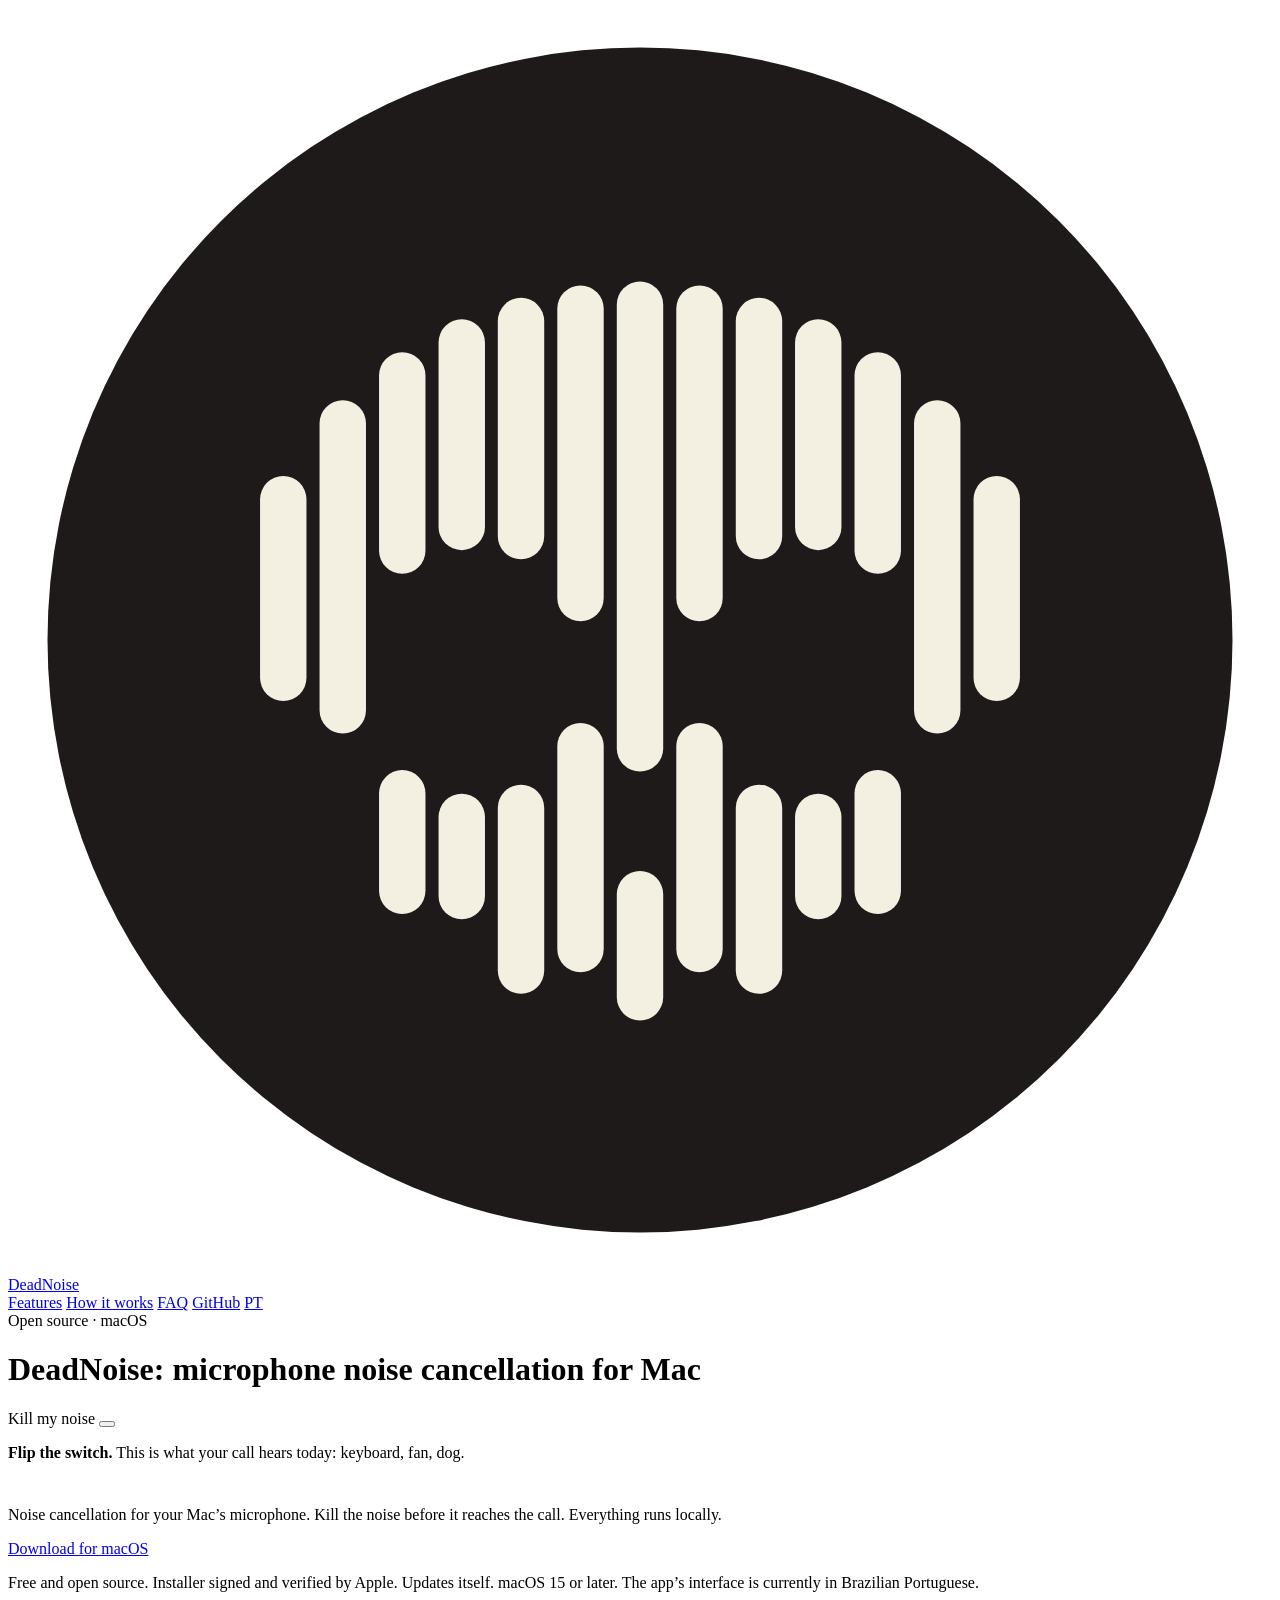
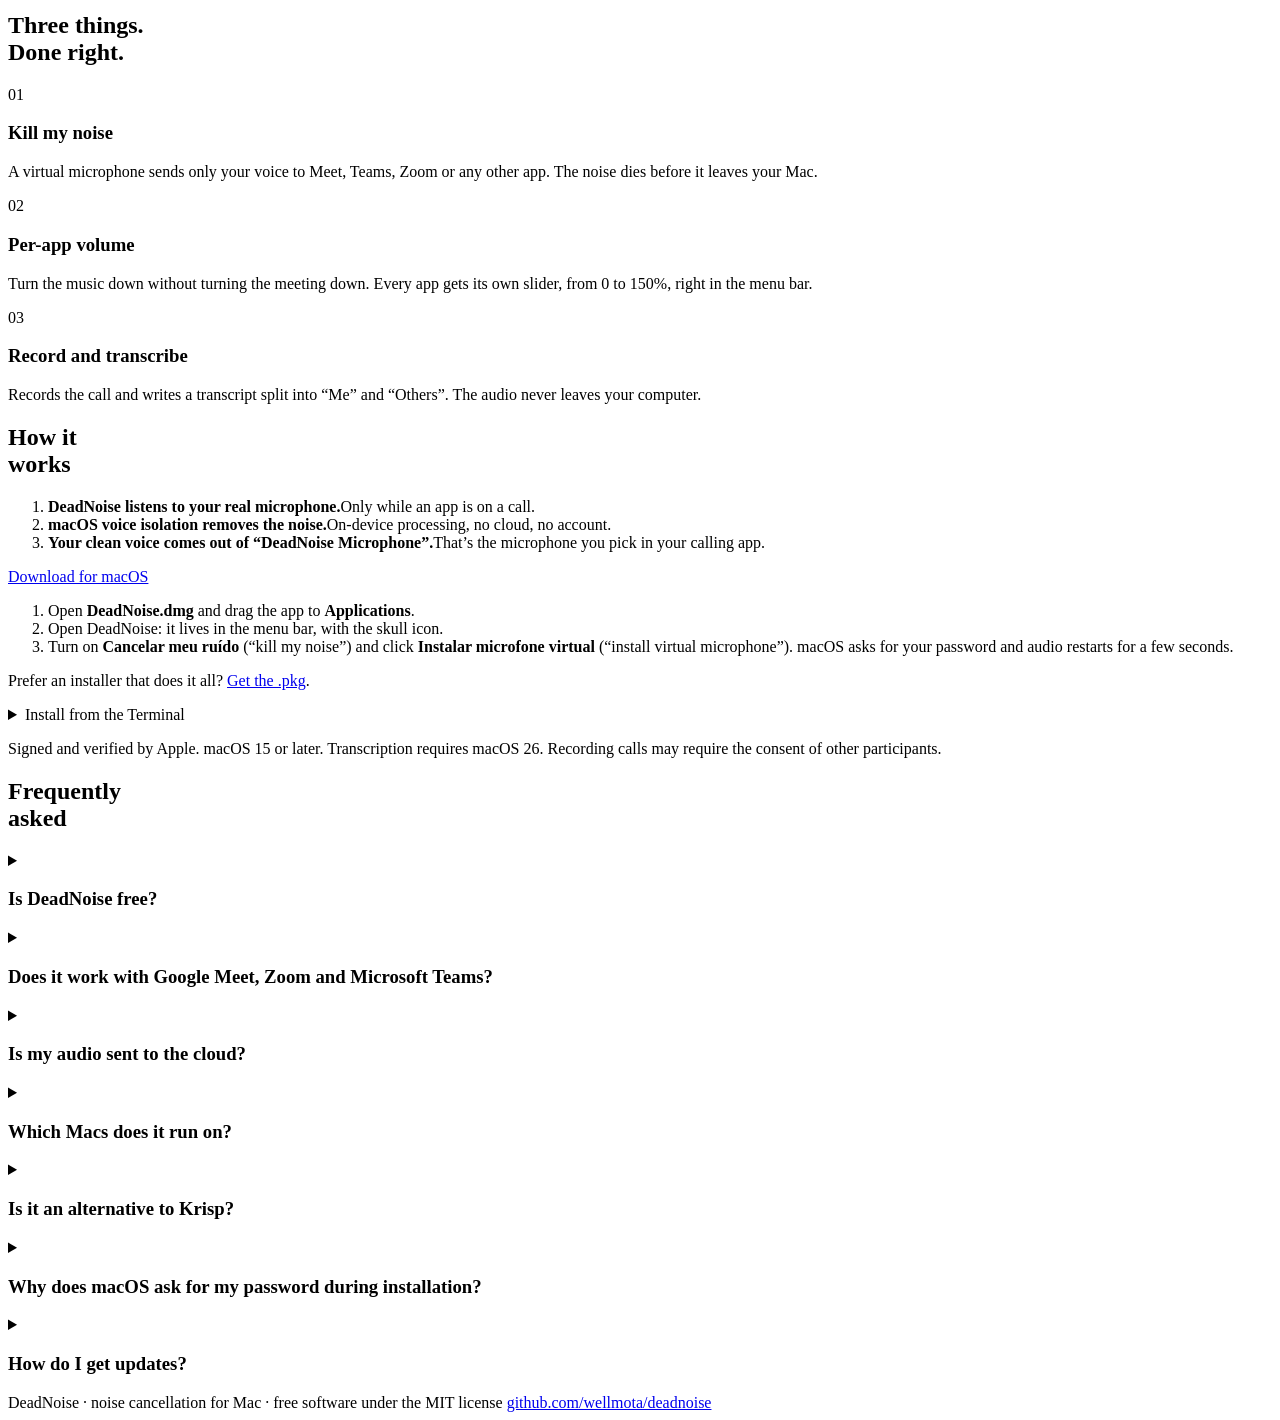
==== site/en/index.html @ a4f07c2f "Site: versão em inglês (/en/) e atualização automática - Página em inglês em /en/, com hreflang nas " ====
<!doctype html>
<html lang="en">
<head>
<meta charset="utf-8">
<meta name="viewport" content="width=device-width, initial-scale=1">
<title>DeadNoise — free microphone noise cancellation for Mac</title>
<meta name="description" content="DeadNoise is a free, open-source noise cancellation app for Mac: it cleans up your microphone on Meet, Zoom and Teams, sets volume per app and transcribes meetings.">
<meta name="robots" content="index, follow, max-image-preview:large, max-snippet:-1">
<meta name="author" content="Wellington Mota">
<link rel="canonical" href="https://deadnoise.vercel.app/en/">
<link rel="alternate" hreflang="pt-BR" href="https://deadnoise.vercel.app/">
<link rel="alternate" hreflang="en" href="https://deadnoise.vercel.app/en/">
<link rel="alternate" hreflang="x-default" href="https://deadnoise.vercel.app/">
<meta property="og:title" content="DeadNoise — free, open-source noise cancellation for Mac">
<meta property="og:site_name" content="DeadNoise">
<meta property="og:locale" content="en_US">
<meta property="og:locale:alternate" content="pt_BR">
<meta property="og:description" content="Kill the noise on your microphone. Open source for macOS.">
<meta property="og:type" content="website">
<meta property="og:url" content="https://deadnoise.vercel.app/en/">
<meta property="og:image" content="https://deadnoise.vercel.app/og.png">
<meta property="og:image:width" content="1200">
<meta property="og:image:height" content="630">
<meta property="og:image:alt" content="DeadNoise: kill the noise on your microphone">
<meta name="twitter:card" content="summary_large_image">
<meta name="twitter:title" content="DeadNoise — free, open-source noise cancellation for Mac">
<meta name="twitter:description" content="Kill the noise on your microphone. Open source for macOS.">
<meta name="twitter:image" content="https://deadnoise.vercel.app/og.png">
<meta name="theme-color" content="#F4F0E1">
<link rel="icon" href="/favicon.svg" type="image/svg+xml">
<link rel="apple-touch-icon" href="/apple-touch-icon.png">
<link rel="alternate" type="text/markdown" href="/llms.txt" title="Summary for AI assistants (llms.txt)">
<link rel="preconnect" href="https://fonts.googleapis.com">
<link rel="preconnect" href="https://fonts.gstatic.com" crossorigin>
<link href="https://fonts.googleapis.com/css2?family=Anton&family=Space+Grotesk:wght@400;500;700&display=swap" rel="stylesheet">
<script type="application/ld+json">[{"@context": "https://schema.org", "@type": "SoftwareApplication", "name": "DeadNoise", "description": "DeadNoise is a free, open-source noise cancellation app for Mac: it cleans up your microphone on Meet, Zoom and Teams, sets volume per app and transcribes meetings.", "url": "https://deadnoise.vercel.app/en/", "image": "https://deadnoise.vercel.app/og.png", "applicationCategory": "MultimediaApplication", "applicationSubCategory": "Noise cancellation", "operatingSystem": "macOS 15 or later", "inLanguage": "en", "isAccessibleForFree": true, "license": "https://opensource.org/licenses/MIT", "downloadUrl": "https://github.com/wellmota/deadnoise/releases/latest/download/DeadNoise.dmg", "sameAs": ["https://github.com/wellmota/deadnoise"], "offers": {"@type": "Offer", "price": "0", "priceCurrency": "USD"}, "featureList": ["Microphone noise cancellation through a virtual microphone", "Independent volume per app (0 to 150%)", "On-device meeting recording and transcription", "Signed automatic updates"], "author": {"@type": "Person", "name": "Wellington Mota", "url": "https://github.com/wellmota"}}, {"@context": "https://schema.org", "@type": "FAQPage", "mainEntity": [{"@type": "Question", "name": "Is DeadNoise free?", "acceptedAnswer": {"@type": "Answer", "text": "Yes. It’s free software under the MIT license: no account, no subscription and no minute limits. The code is on GitHub."}}, {"@type": "Question", "name": "Does it work with Google Meet, Zoom and Microsoft Teams?", "acceptedAnswer": {"@type": "Answer", "text": "Yes. DeadNoise adds a virtual microphone called “DeadNoise Microphone”. Any calling app that lets you pick a microphone can use it: select it in the app’s audio settings."}}, {"@type": "Question", "name": "Is my audio sent to the cloud?", "acceptedAnswer": {"@type": "Answer", "text": "No. Noise cancellation uses macOS’s own voice isolation and runs entirely on your Mac. Meeting recordings and transcripts stay on your computer too. The app has no account and no server."}}, {"@type": "Question", "name": "Which Macs does it run on?", "acceptedAnswer": {"@type": "Answer", "text": "macOS 15 or later. The app is universal (Apple Silicon and Intel). Meeting transcription requires macOS 26. The app’s interface is currently in Brazilian Portuguese."}}, {"@type": "Question", "name": "Is it an alternative to Krisp?", "acceptedAnswer": {"@type": "Answer", "text": "For removing noise from your own microphone, yes: it’s free, open source and runs locally. DeadNoise doesn’t remove noise from other participants and has no cloud features."}}, {"@type": "Question", "name": "Why does macOS ask for my password during installation?", "acceptedAnswer": {"@type": "Answer", "text": "To install the virtual microphone, which is a system audio driver. It is asked for at install time, and again only when an update ships a new virtual microphone. The app and the installers are signed and verified (notarized) by Apple."}}, {"@type": "Question", "name": "How do I get updates?", "acceptedAnswer": {"@type": "Answer", "text": "The app checks for new versions once a day and lets you know in its menu. Under Options (…) you can check right away or let updates install on their own. Every update is signed, and the app rejects any update whose signature doesn’t match."}}]}]</script>
<link rel="stylesheet" href="/styles.css">
</head>
<body>
<div class="wrap">
  <header>
    <a class="brand" href="/en/" aria-label="DeadNoise, home">
      <svg viewBox="0 0 512 512" aria-hidden="true"><circle cx="256" cy="256" r="240" fill="#1E1A19"/>
  <rect x="102.1" y="189.6" width="18.8" height="91.1" rx="9.4" fill="#F4F0E1"/>
  <rect x="126.2" y="158.9" width="18.8" height="135.0" rx="9.4" fill="#F4F0E1"/>
  <rect x="150.3" y="139.4" width="18.8" height="89.8" rx="9.4" fill="#F4F0E1"/>
  <rect x="150.3" y="308.7" width="18.8" height="58.3" rx="9.4" fill="#F4F0E1"/>
  <rect x="174.4" y="126.1" width="18.8" height="93.5" rx="9.4" fill="#F4F0E1"/>
  <rect x="174.4" y="318.3" width="18.8" height="50.8" rx="9.4" fill="#F4F0E1"/>
  <rect x="198.4" y="117.4" width="18.8" height="105.9" rx="9.4" fill="#F4F0E1"/>
  <rect x="198.4" y="314.6" width="18.8" height="84.7" rx="9.4" fill="#F4F0E1"/>
  <rect x="222.5" y="112.4" width="18.8" height="136.0" rx="9.4" fill="#F4F0E1"/>
  <rect x="222.5" y="289.6" width="18.8" height="101.0" rx="9.4" fill="#F4F0E1"/>
  <rect x="246.6" y="110.8" width="18.8" height="198.5" rx="9.4" fill="#F4F0E1"/>
  <rect x="246.6" y="349.6" width="18.8" height="60.5" rx="9.4" fill="#F4F0E1"/>
  <rect x="270.7" y="112.4" width="18.8" height="136.0" rx="9.4" fill="#F4F0E1"/>
  <rect x="270.7" y="289.6" width="18.8" height="101.0" rx="9.4" fill="#F4F0E1"/>
  <rect x="294.8" y="117.4" width="18.8" height="105.9" rx="9.4" fill="#F4F0E1"/>
  <rect x="294.8" y="314.6" width="18.8" height="84.7" rx="9.4" fill="#F4F0E1"/>
  <rect x="318.8" y="126.1" width="18.8" height="93.5" rx="9.4" fill="#F4F0E1"/>
  <rect x="318.8" y="318.3" width="18.8" height="50.8" rx="9.4" fill="#F4F0E1"/>
  <rect x="342.9" y="139.4" width="18.8" height="89.8" rx="9.4" fill="#F4F0E1"/>
  <rect x="342.9" y="308.7" width="18.8" height="58.3" rx="9.4" fill="#F4F0E1"/>
  <rect x="367.0" y="158.9" width="18.8" height="135.0" rx="9.4" fill="#F4F0E1"/>
  <rect x="391.1" y="189.6" width="18.8" height="91.1" rx="9.4" fill="#F4F0E1"/></svg>
      DeadNoise
    </a>
    <nav>
      <a href="#features">Features</a>
      <a href="#how">How it works</a>
      <a href="#faq">FAQ</a>
      <a class="keep" href="https://github.com/wellmota/deadnoise">GitHub</a>
      <a class="keep" href="/" hreflang="pt-BR" lang="pt-BR" title="Ler em português">PT</a>
    </nav>
  </header>
</div>

<main>
  <div class="hero">
    <div class="wedge" aria-hidden="true"></div>
    <div class="wrap hero-grid">
      <div>
        <span class="tag">Open source · macOS</span>
        <h1 class="display"><span class="dead">Dead</span><span class="noise">Noise</span><span class="sr">: microphone noise cancellation for Mac</span></h1>
      </div>
      <div>
        <div class="demo">
          <div class="demo-top">
            <span id="demo-label">Kill my noise</span>
            <button class="switch" id="toggle" role="switch" aria-checked="false" aria-labelledby="demo-label"></button>
          </div>
          <div class="bars" id="bars" aria-hidden="true"></div>
          <p class="state" id="state" aria-live="polite" data-off="<b>Flip the switch.</b> This is what your call hears today: keyboard, fan, dog." data-on="<b>Noise: dead.</b> Only your voice gets through."><b>Flip the switch.</b> This is what your call hears today: keyboard, fan, dog.</p>
        </div>
      </div>
    </div>
    <div class="wrap" style="position:relative;z-index:1;margin-top:44px">
      <p class="lede">Noise cancellation for your Mac’s microphone. Kill the noise before it reaches the call. Everything runs locally.</p>
      <div class="cta">
        <a class="btn" href="https://github.com/wellmota/deadnoise/releases/latest/download/DeadNoise.dmg">Download for macOS</a>
      </div>
      <p class="req">Free and open source. Installer signed and verified by Apple. Updates itself. macOS 15 or later. The app’s interface is currently in Brazilian Portuguese.</p>
    </div>
  </div>

  <section id="features">
    <div class="wrap">
      <h2 class="display">Three things.<br>Done right.</h2>
      <div class="cards">
        <article class="card">
          <div class="n">01</div>
          <h3>Kill my noise</h3>
          <p>A virtual microphone sends only your voice to Meet, Teams, Zoom or any other app. The noise dies before it leaves your Mac.</p>
        </article>
        <article class="card">
          <div class="n">02</div>
          <h3>Per-app volume</h3>
          <p>Turn the music down without turning the meeting down. Every app gets its own slider, from 0 to 150%, right in the menu bar.</p>
        </article>
        <article class="card">
          <div class="n">03</div>
          <h3>Record and transcribe</h3>
          <p>Records the call and writes a transcript split into “Me” and “Others”. The audio never leaves your computer.</p>
        </article>
      </div>
    </div>
  </section>

  <section id="how">
    <div class="wrap how">
      <div>
        <h2 class="display">How it<br>works</h2>
        <ol class="flow">
          <li><div><b>DeadNoise listens to your real microphone.</b>Only while an app is on a call.</div></li>
          <li><div><b>macOS voice isolation removes the noise.</b>On-device processing, no cloud, no account.</div></li>
          <li><div><b>Your clean voice comes out of “DeadNoise Microphone”.</b>That’s the microphone you pick in your calling app.</div></li>
        </ol>
      </div>
      <div id="instalar" class="install">
        <a class="btn big" href="https://github.com/wellmota/deadnoise/releases/latest/download/DeadNoise.dmg">Download for macOS</a>
        <ol class="steps">
          <li>Open <b>DeadNoise.dmg</b> and drag the app to <b>Applications</b>.</li>
          <li>Open DeadNoise: it lives in the menu bar, with the skull icon.</li>
          <li>Turn on <b>Cancelar meu ruído</b> (“kill my noise”) and click <b>Instalar microfone virtual</b> (“install virtual microphone”). macOS asks for your password and audio restarts for a few seconds.</li>
        </ol>
        <p class="note alt">Prefer an installer that does it all? <a href="https://github.com/wellmota/deadnoise/releases/latest/download/DeadNoise.pkg">Get the .pkg</a>.</p>
        <details>
          <summary>Install from the Terminal</summary>
          <pre><span class="c"># build and install from source</span>
git clone https://github.com/wellmota/deadnoise
cd deadnoise
./build.sh install          <span class="c"># the app</span>
./Driver/build.sh install   <span class="c"># the virtual microphone</span></pre>
          <p class="note">Requires the Xcode command line tools. The second command asks for your password.</p>
        </details>
        <p class="note">Signed and verified by Apple. macOS 15 or later. Transcription requires macOS 26. Recording calls may require the consent of other participants.</p>
      </div>
    </div>
  </section>
  <section id="faq">
    <div class="wrap">
      <h2 class="display">Frequently<br>asked</h2>
      <div class="faq">
        <details>
          <summary><h3>Is DeadNoise free?</h3></summary>
          <p>Yes. It’s free software under the MIT license: no account, no subscription and no minute limits. The code is on GitHub.</p>
        </details>
        <details>
          <summary><h3>Does it work with Google Meet, Zoom and Microsoft Teams?</h3></summary>
          <p>Yes. DeadNoise adds a virtual microphone called “DeadNoise Microphone”. Any calling app that lets you pick a microphone can use it: select it in the app’s audio settings.</p>
        </details>
        <details>
          <summary><h3>Is my audio sent to the cloud?</h3></summary>
          <p>No. Noise cancellation uses macOS’s own voice isolation and runs entirely on your Mac. Meeting recordings and transcripts stay on your computer too. The app has no account and no server.</p>
        </details>
        <details>
          <summary><h3>Which Macs does it run on?</h3></summary>
          <p>macOS 15 or later. The app is universal (Apple Silicon and Intel). Meeting transcription requires macOS 26. The app’s interface is currently in Brazilian Portuguese.</p>
        </details>
        <details>
          <summary><h3>Is it an alternative to Krisp?</h3></summary>
          <p>For removing noise from your own microphone, yes: it’s free, open source and runs locally. DeadNoise doesn’t remove noise from other participants and has no cloud features.</p>
        </details>
        <details>
          <summary><h3>Why does macOS ask for my password during installation?</h3></summary>
          <p>To install the virtual microphone, which is a system audio driver. It is asked for at install time, and again only when an update ships a new virtual microphone. The app and the installers are signed and verified (notarized) by Apple.</p>
        </details>
        <details>
          <summary><h3>How do I get updates?</h3></summary>
          <p>The app checks for new versions once a day and lets you know in its menu. Under Options (…) you can check right away or let updates install on their own. Every update is signed, and the app rejects any update whose signature doesn’t match.</p>
        </details>
      </div>
    </div>
  </section>
</main>

<div class="wrap">
  <footer>
    <span>DeadNoise · noise cancellation for Mac · free software under the MIT license</span>
    <span><a href="https://github.com/wellmota/deadnoise">github.com/wellmota/deadnoise</a></span>
  </footer>
</div>

<script src="/demo.js" defer></script>
</body>
</html>
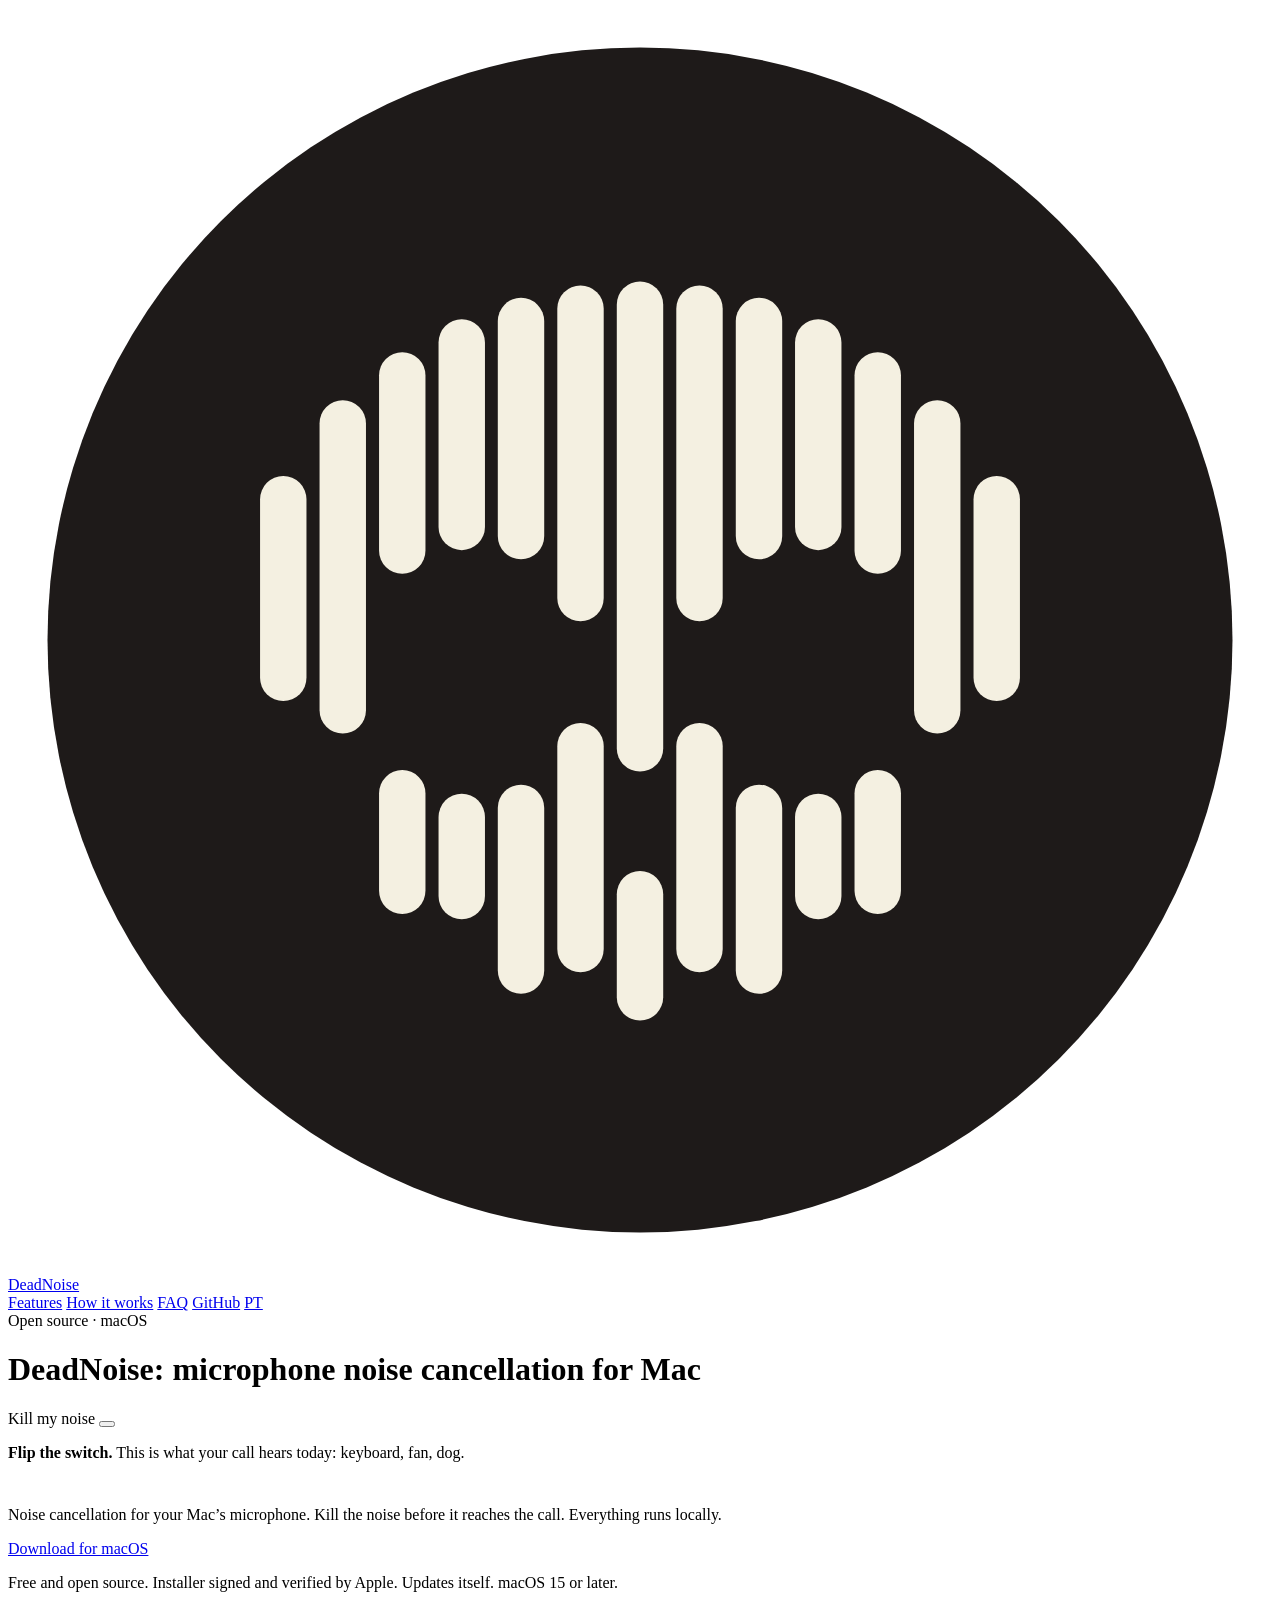
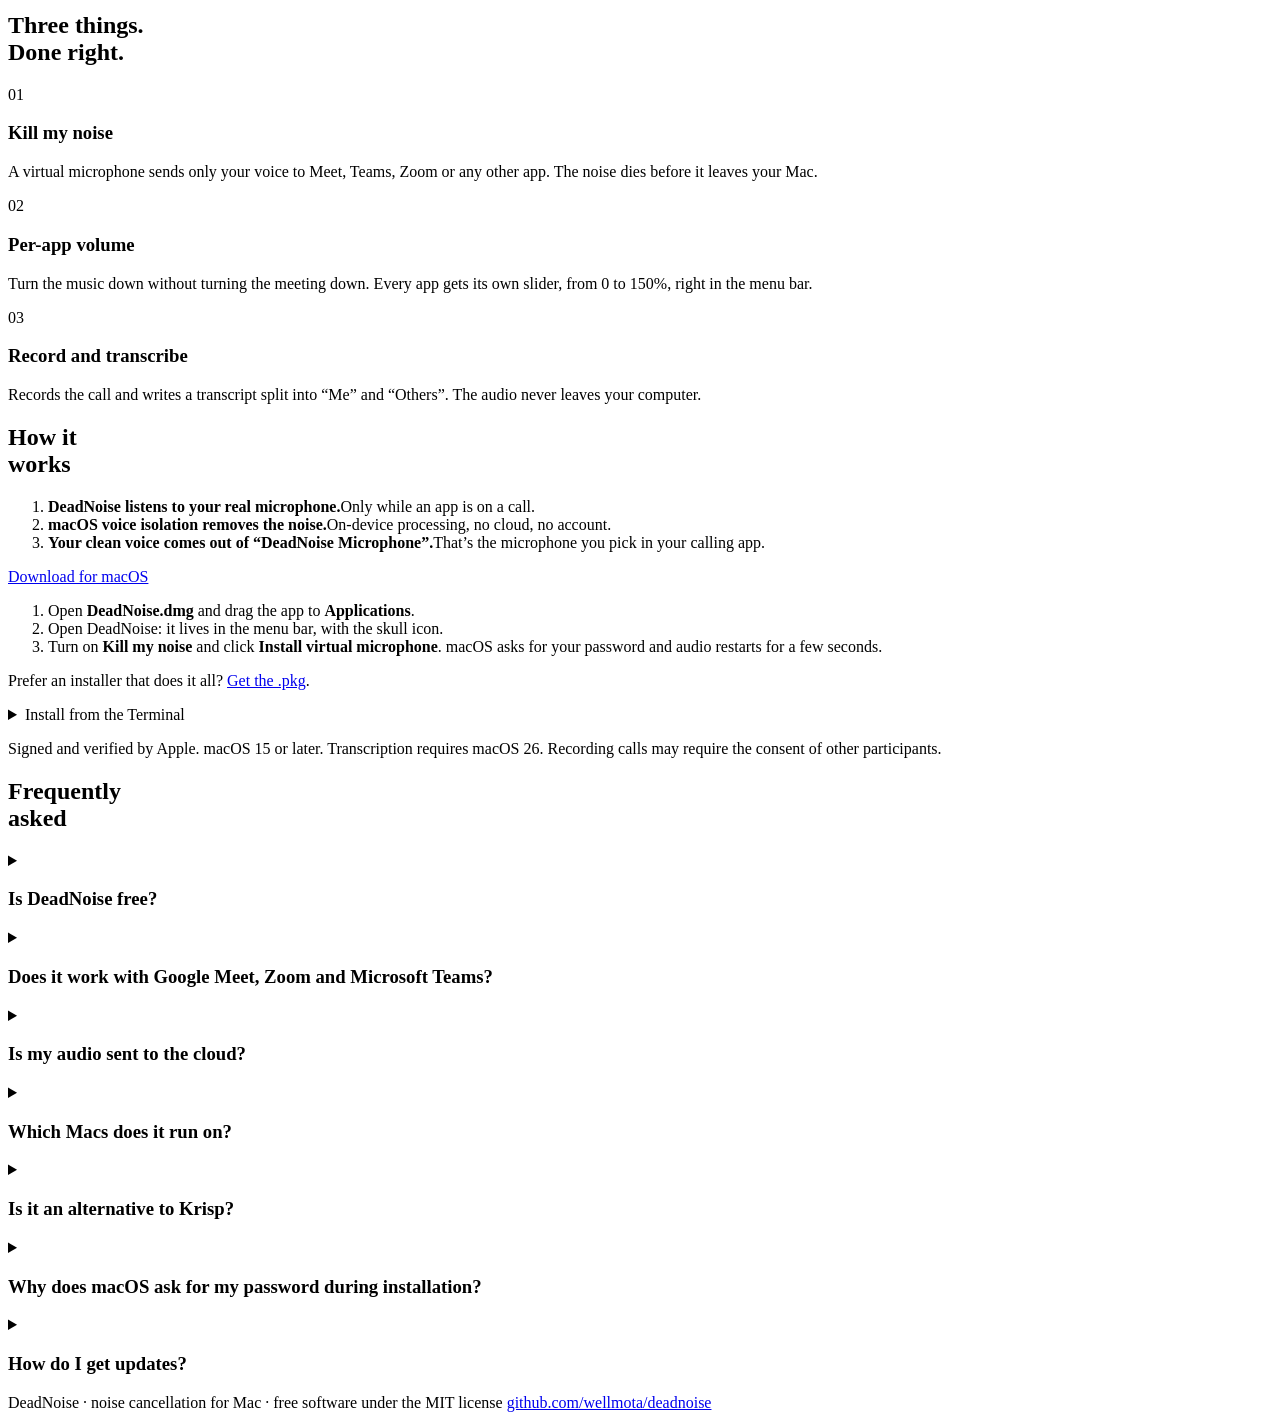
==== commit b86bf63b: "0.7.0: app em inglês - Todos os textos da interface, avisos, erros, notificações e notas de reunião " ====
--- a/site/en/index.html
+++ b/site/en/index.html
@@ -33,7 +33,7 @@
 <link rel="preconnect" href="https://fonts.googleapis.com">
 <link rel="preconnect" href="https://fonts.gstatic.com" crossorigin>
 <link href="https://fonts.googleapis.com/css2?family=Anton&family=Space+Grotesk:wght@400;500;700&display=swap" rel="stylesheet">
-<script type="application/ld+json">[{"@context": "https://schema.org", "@type": "SoftwareApplication", "name": "DeadNoise", "description": "DeadNoise is a free, open-source noise cancellation app for Mac: it cleans up your microphone on Meet, Zoom and Teams, sets volume per app and transcribes meetings.", "url": "https://deadnoise.vercel.app/en/", "image": "https://deadnoise.vercel.app/og.png", "applicationCategory": "MultimediaApplication", "applicationSubCategory": "Noise cancellation", "operatingSystem": "macOS 15 or later", "inLanguage": "en", "isAccessibleForFree": true, "license": "https://opensource.org/licenses/MIT", "downloadUrl": "https://github.com/wellmota/deadnoise/releases/latest/download/DeadNoise.dmg", "sameAs": ["https://github.com/wellmota/deadnoise"], "offers": {"@type": "Offer", "price": "0", "priceCurrency": "USD"}, "featureList": ["Microphone noise cancellation through a virtual microphone", "Independent volume per app (0 to 150%)", "On-device meeting recording and transcription", "Signed automatic updates"], "author": {"@type": "Person", "name": "Wellington Mota", "url": "https://github.com/wellmota"}}, {"@context": "https://schema.org", "@type": "FAQPage", "mainEntity": [{"@type": "Question", "name": "Is DeadNoise free?", "acceptedAnswer": {"@type": "Answer", "text": "Yes. It’s free software under the MIT license: no account, no subscription and no minute limits. The code is on GitHub."}}, {"@type": "Question", "name": "Does it work with Google Meet, Zoom and Microsoft Teams?", "acceptedAnswer": {"@type": "Answer", "text": "Yes. DeadNoise adds a virtual microphone called “DeadNoise Microphone”. Any calling app that lets you pick a microphone can use it: select it in the app’s audio settings."}}, {"@type": "Question", "name": "Is my audio sent to the cloud?", "acceptedAnswer": {"@type": "Answer", "text": "No. Noise cancellation uses macOS’s own voice isolation and runs entirely on your Mac. Meeting recordings and transcripts stay on your computer too. The app has no account and no server."}}, {"@type": "Question", "name": "Which Macs does it run on?", "acceptedAnswer": {"@type": "Answer", "text": "macOS 15 or later. The app is universal (Apple Silicon and Intel). Meeting transcription requires macOS 26. The app’s interface is currently in Brazilian Portuguese."}}, {"@type": "Question", "name": "Is it an alternative to Krisp?", "acceptedAnswer": {"@type": "Answer", "text": "For removing noise from your own microphone, yes: it’s free, open source and runs locally. DeadNoise doesn’t remove noise from other participants and has no cloud features."}}, {"@type": "Question", "name": "Why does macOS ask for my password during installation?", "acceptedAnswer": {"@type": "Answer", "text": "To install the virtual microphone, which is a system audio driver. It is asked for at install time, and again only when an update ships a new virtual microphone. The app and the installers are signed and verified (notarized) by Apple."}}, {"@type": "Question", "name": "How do I get updates?", "acceptedAnswer": {"@type": "Answer", "text": "The app checks for new versions once a day and lets you know in its menu. Under Options (…) you can check right away or let updates install on their own. Every update is signed, and the app rejects any update whose signature doesn’t match."}}]}]</script>
+<script type="application/ld+json">[{"@context": "https://schema.org", "@type": "SoftwareApplication", "name": "DeadNoise", "description": "DeadNoise is a free, open-source noise cancellation app for Mac: it cleans up your microphone on Meet, Zoom and Teams, sets volume per app and transcribes meetings.", "url": "https://deadnoise.vercel.app/en/", "image": "https://deadnoise.vercel.app/og.png", "applicationCategory": "MultimediaApplication", "applicationSubCategory": "Noise cancellation", "operatingSystem": "macOS 15 or later", "inLanguage": "en", "isAccessibleForFree": true, "license": "https://opensource.org/licenses/MIT", "downloadUrl": "https://github.com/wellmota/deadnoise/releases/latest/download/DeadNoise.dmg", "sameAs": ["https://github.com/wellmota/deadnoise"], "offers": {"@type": "Offer", "price": "0", "priceCurrency": "USD"}, "featureList": ["Microphone noise cancellation through a virtual microphone", "Independent volume per app (0 to 150%)", "On-device meeting recording and transcription", "Signed automatic updates"], "author": {"@type": "Person", "name": "Wellington Mota", "url": "https://github.com/wellmota"}}, {"@context": "https://schema.org", "@type": "FAQPage", "mainEntity": [{"@type": "Question", "name": "Is DeadNoise free?", "acceptedAnswer": {"@type": "Answer", "text": "Yes. It’s free software under the MIT license: no account, no subscription and no minute limits. The code is on GitHub."}}, {"@type": "Question", "name": "Does it work with Google Meet, Zoom and Microsoft Teams?", "acceptedAnswer": {"@type": "Answer", "text": "Yes. DeadNoise adds a virtual microphone called “DeadNoise Microphone”. Any calling app that lets you pick a microphone can use it: select it in the app’s audio settings."}}, {"@type": "Question", "name": "Is my audio sent to the cloud?", "acceptedAnswer": {"@type": "Answer", "text": "No. Noise cancellation uses macOS’s own voice isolation and runs entirely on your Mac. Meeting recordings and transcripts stay on your computer too. The app has no account and no server."}}, {"@type": "Question", "name": "Which Macs does it run on?", "acceptedAnswer": {"@type": "Answer", "text": "macOS 15 or later. The app is universal (Apple Silicon and Intel). Meeting transcription requires macOS 26. The app is in English and Portuguese and follows your Mac’s language."}}, {"@type": "Question", "name": "Is it an alternative to Krisp?", "acceptedAnswer": {"@type": "Answer", "text": "For removing noise from your own microphone, yes: it’s free, open source and runs locally. DeadNoise doesn’t remove noise from other participants and has no cloud features."}}, {"@type": "Question", "name": "Why does macOS ask for my password during installation?", "acceptedAnswer": {"@type": "Answer", "text": "To install the virtual microphone, which is a system audio driver. It is asked for at install time, and again only when an update ships a new virtual microphone. The app and the installers are signed and verified (notarized) by Apple."}}, {"@type": "Question", "name": "How do I get updates?", "acceptedAnswer": {"@type": "Answer", "text": "The app checks for new versions once a day and lets you know in its menu. Under Options (…) you can check right away or let updates install on their own. Every update is signed, and the app rejects any update whose signature doesn’t match."}}]}]</script>
 <link rel="stylesheet" href="/styles.css">
 </head>
 <body>
@@ -99,7 +99,7 @@
       <div class="cta">
         <a class="btn" href="https://github.com/wellmota/deadnoise/releases/latest/download/DeadNoise.dmg">Download for macOS</a>
       </div>
-      <p class="req">Free and open source. Installer signed and verified by Apple. Updates itself. macOS 15 or later. The app’s interface is currently in Brazilian Portuguese.</p>
+      <p class="req">Free and open source. Installer signed and verified by Apple. Updates itself. macOS 15 or later.</p>
     </div>
   </div>
 
@@ -141,7 +141,7 @@
         <ol class="steps">
           <li>Open <b>DeadNoise.dmg</b> and drag the app to <b>Applications</b>.</li>
           <li>Open DeadNoise: it lives in the menu bar, with the skull icon.</li>
-          <li>Turn on <b>Cancelar meu ruído</b> (“kill my noise”) and click <b>Instalar microfone virtual</b> (“install virtual microphone”). macOS asks for your password and audio restarts for a few seconds.</li>
+          <li>Turn on <b>Kill my noise</b> and click <b>Install virtual microphone</b>. macOS asks for your password and audio restarts for a few seconds.</li>
         </ol>
         <p class="note alt">Prefer an installer that does it all? <a href="https://github.com/wellmota/deadnoise/releases/latest/download/DeadNoise.pkg">Get the .pkg</a>.</p>
         <details>
@@ -175,7 +175,7 @@
         </details>
         <details>
           <summary><h3>Which Macs does it run on?</h3></summary>
-          <p>macOS 15 or later. The app is universal (Apple Silicon and Intel). Meeting transcription requires macOS 26. The app’s interface is currently in Brazilian Portuguese.</p>
+          <p>macOS 15 or later. The app is universal (Apple Silicon and Intel). Meeting transcription requires macOS 26. The app is in English and Portuguese and follows your Mac’s language.</p>
         </details>
         <details>
           <summary><h3>Is it an alternative to Krisp?</h3></summary>
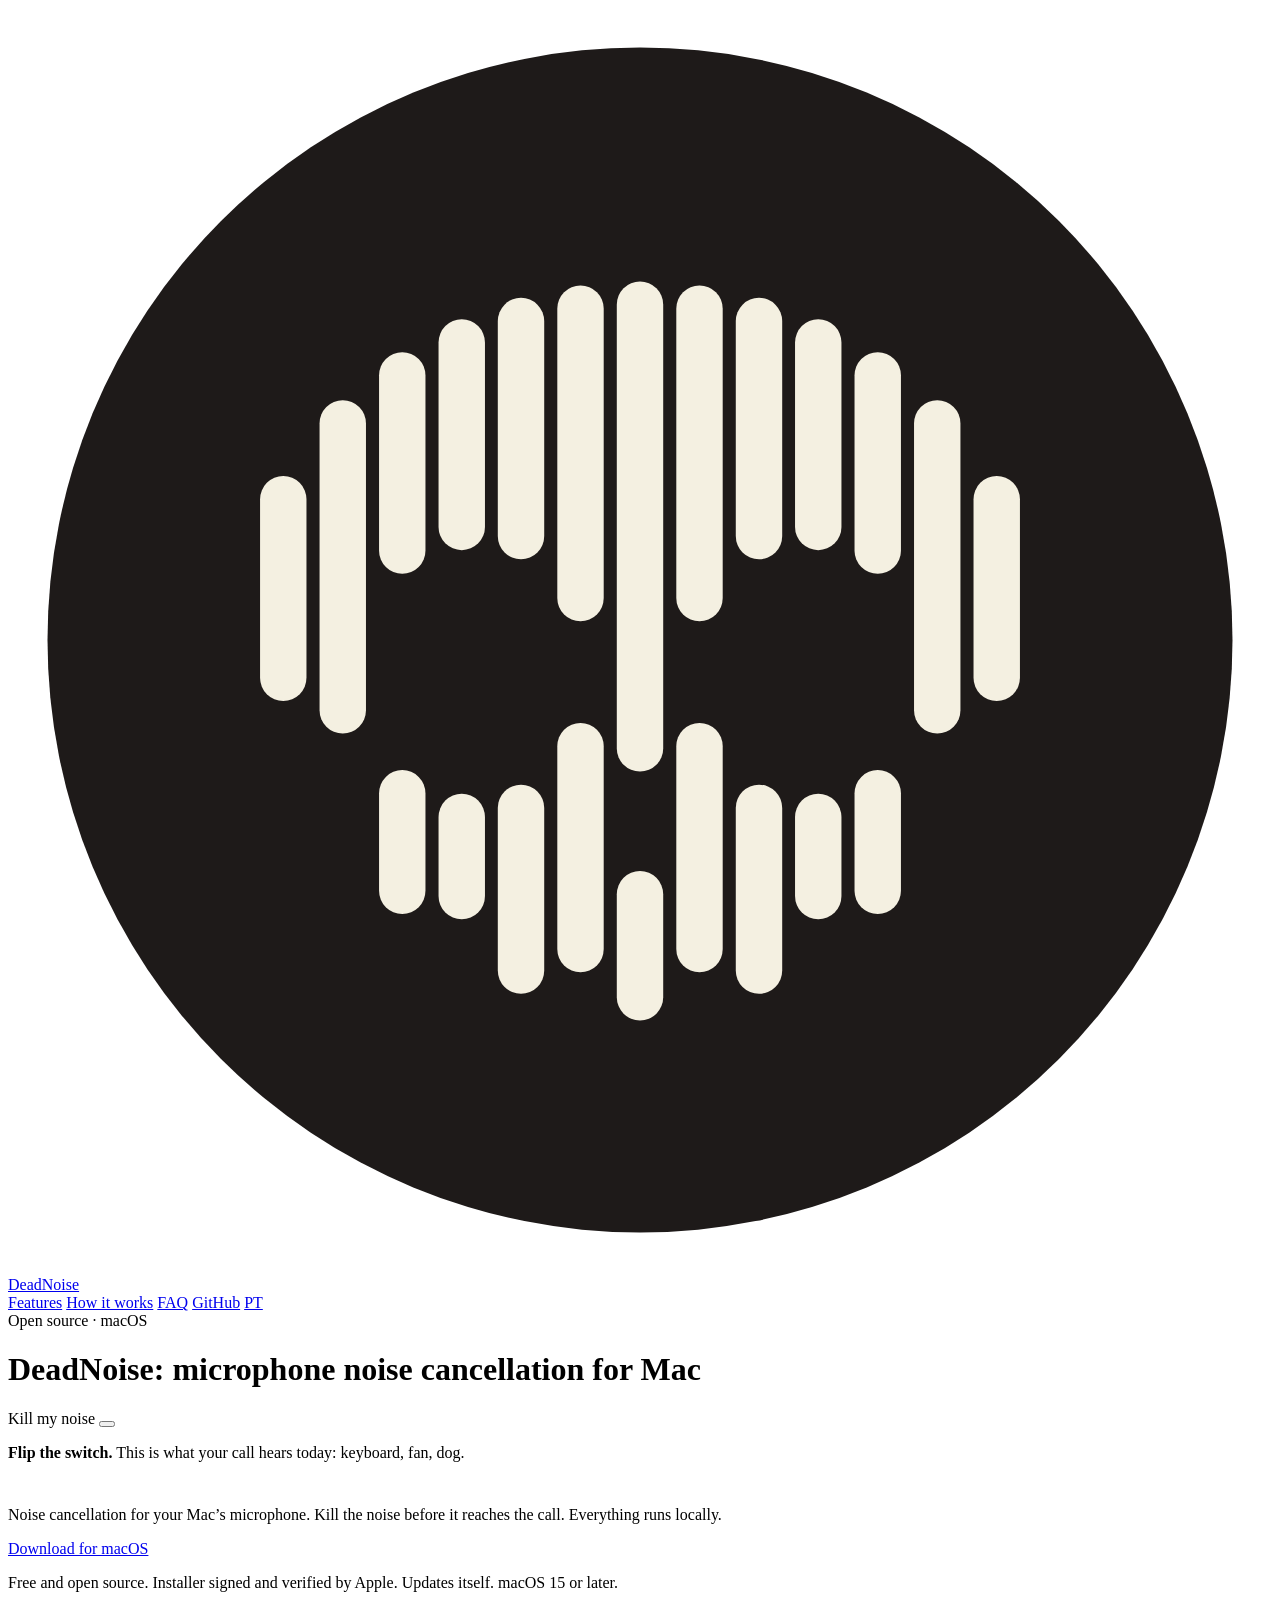
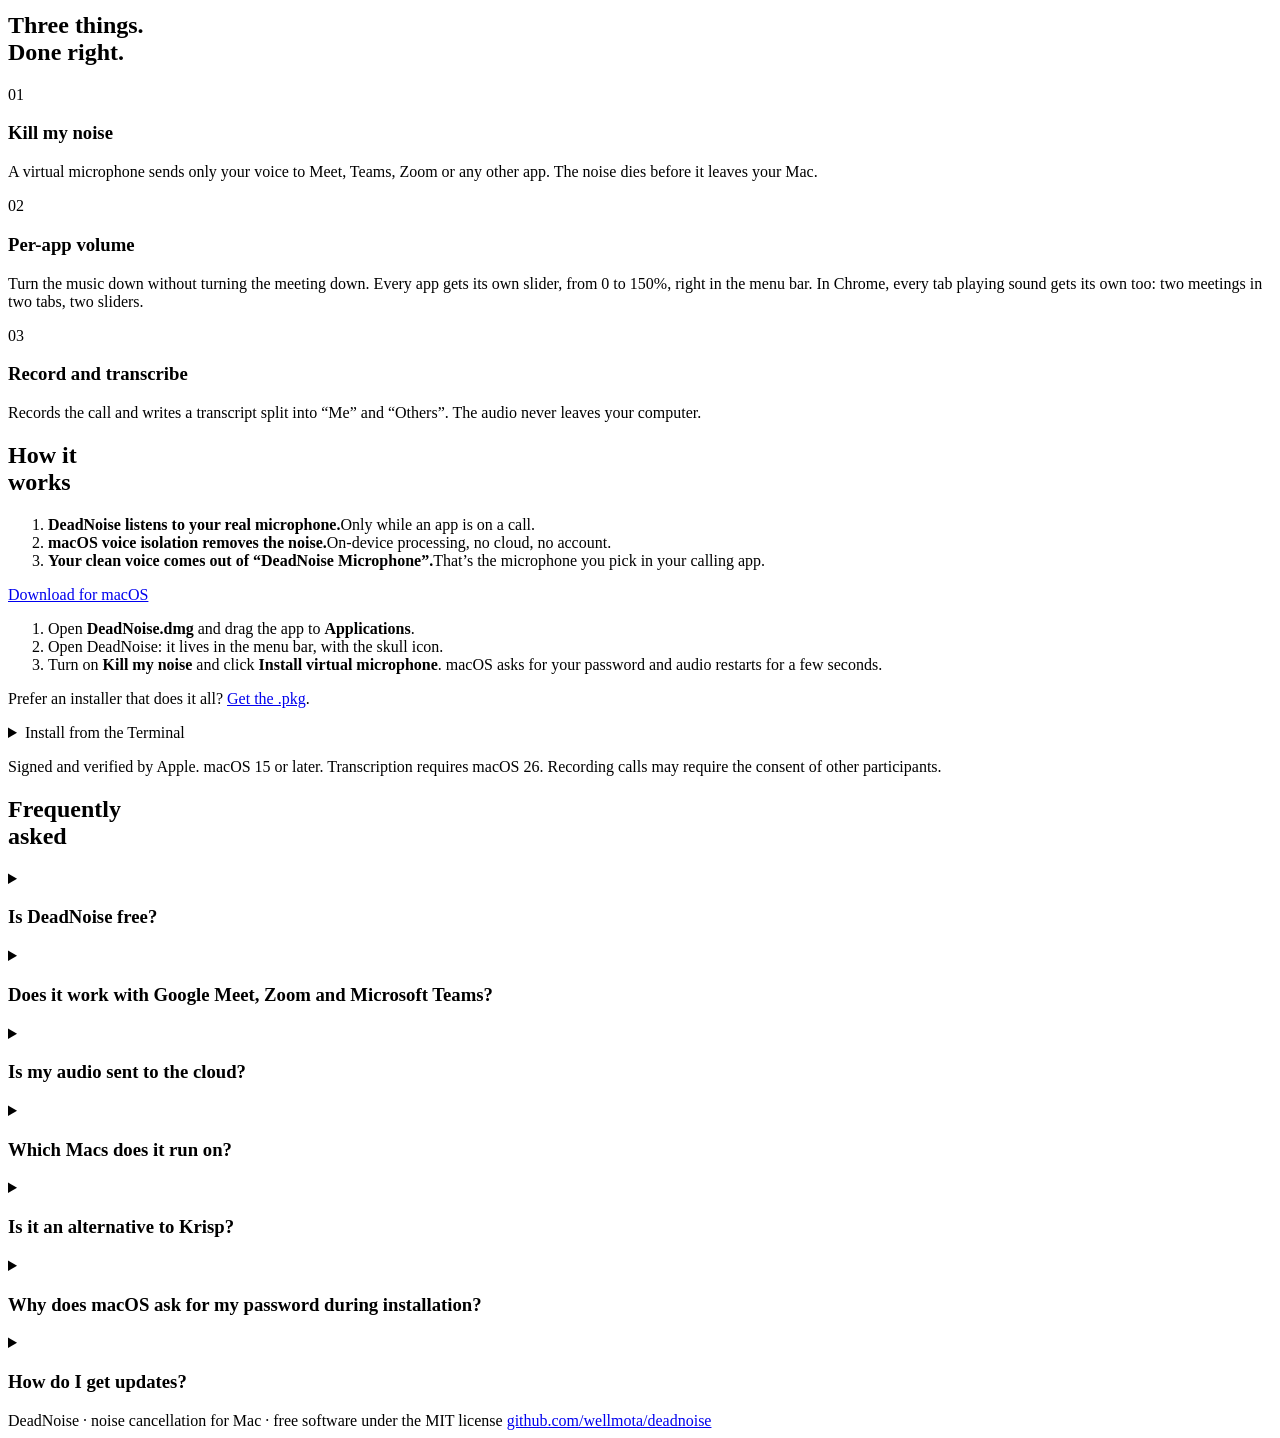
==== commit 267b109b: "0.8.0: volume por aba no Chrome e outros navegadores Chromium O navegador toca todas as abas num úni" ====
--- a/site/en/index.html
+++ b/site/en/index.html
@@ -33,7 +33,7 @@
 <link rel="preconnect" href="https://fonts.googleapis.com">
 <link rel="preconnect" href="https://fonts.gstatic.com" crossorigin>
 <link href="https://fonts.googleapis.com/css2?family=Anton&family=Space+Grotesk:wght@400;500;700&display=swap" rel="stylesheet">
-<script type="application/ld+json">[{"@context": "https://schema.org", "@type": "SoftwareApplication", "name": "DeadNoise", "description": "DeadNoise is a free, open-source noise cancellation app for Mac: it cleans up your microphone on Meet, Zoom and Teams, sets volume per app and transcribes meetings.", "url": "https://deadnoise.vercel.app/en/", "image": "https://deadnoise.vercel.app/og.png", "applicationCategory": "MultimediaApplication", "applicationSubCategory": "Noise cancellation", "operatingSystem": "macOS 15 or later", "inLanguage": "en", "isAccessibleForFree": true, "license": "https://opensource.org/licenses/MIT", "downloadUrl": "https://github.com/wellmota/deadnoise/releases/latest/download/DeadNoise.dmg", "sameAs": ["https://github.com/wellmota/deadnoise"], "offers": {"@type": "Offer", "price": "0", "priceCurrency": "USD"}, "featureList": ["Microphone noise cancellation through a virtual microphone", "Independent volume per app (0 to 150%)", "On-device meeting recording and transcription", "Signed automatic updates"], "author": {"@type": "Person", "name": "Wellington Mota", "url": "https://github.com/wellmota"}}, {"@context": "https://schema.org", "@type": "FAQPage", "mainEntity": [{"@type": "Question", "name": "Is DeadNoise free?", "acceptedAnswer": {"@type": "Answer", "text": "Yes. It’s free software under the MIT license: no account, no subscription and no minute limits. The code is on GitHub."}}, {"@type": "Question", "name": "Does it work with Google Meet, Zoom and Microsoft Teams?", "acceptedAnswer": {"@type": "Answer", "text": "Yes. DeadNoise adds a virtual microphone called “DeadNoise Microphone”. Any calling app that lets you pick a microphone can use it: select it in the app’s audio settings."}}, {"@type": "Question", "name": "Is my audio sent to the cloud?", "acceptedAnswer": {"@type": "Answer", "text": "No. Noise cancellation uses macOS’s own voice isolation and runs entirely on your Mac. Meeting recordings and transcripts stay on your computer too. The app has no account and no server."}}, {"@type": "Question", "name": "Which Macs does it run on?", "acceptedAnswer": {"@type": "Answer", "text": "macOS 15 or later. The app is universal (Apple Silicon and Intel). Meeting transcription requires macOS 26. The app is in English and Portuguese and follows your Mac’s language."}}, {"@type": "Question", "name": "Is it an alternative to Krisp?", "acceptedAnswer": {"@type": "Answer", "text": "For removing noise from your own microphone, yes: it’s free, open source and runs locally. DeadNoise doesn’t remove noise from other participants and has no cloud features."}}, {"@type": "Question", "name": "Why does macOS ask for my password during installation?", "acceptedAnswer": {"@type": "Answer", "text": "To install the virtual microphone, which is a system audio driver. It is asked for at install time, and again only when an update ships a new virtual microphone. The app and the installers are signed and verified (notarized) by Apple."}}, {"@type": "Question", "name": "How do I get updates?", "acceptedAnswer": {"@type": "Answer", "text": "The app checks for new versions once a day and lets you know in its menu. Under Options (…) you can check right away or let updates install on their own. Every update is signed, and the app rejects any update whose signature doesn’t match."}}]}]</script>
+<script type="application/ld+json">[{"@context": "https://schema.org", "@type": "SoftwareApplication", "name": "DeadNoise", "description": "DeadNoise is a free, open-source noise cancellation app for Mac: it cleans up your microphone on Meet, Zoom and Teams, sets volume per app and transcribes meetings.", "url": "https://deadnoise.vercel.app/en/", "image": "https://deadnoise.vercel.app/og.png", "applicationCategory": "MultimediaApplication", "applicationSubCategory": "Noise cancellation", "operatingSystem": "macOS 15 or later", "inLanguage": "en", "isAccessibleForFree": true, "license": "https://opensource.org/licenses/MIT", "downloadUrl": "https://github.com/wellmota/deadnoise/releases/latest/download/DeadNoise.dmg", "sameAs": ["https://github.com/wellmota/deadnoise"], "offers": {"@type": "Offer", "price": "0", "priceCurrency": "USD"}, "featureList": ["Microphone noise cancellation through a virtual microphone", "Independent volume per app (0 to 150%) and per Chrome tab", "On-device meeting recording and transcription", "Signed automatic updates"], "author": {"@type": "Person", "name": "Wellington Mota", "url": "https://github.com/wellmota"}}, {"@context": "https://schema.org", "@type": "FAQPage", "mainEntity": [{"@type": "Question", "name": "Is DeadNoise free?", "acceptedAnswer": {"@type": "Answer", "text": "Yes. It’s free software under the MIT license: no account, no subscription and no minute limits. The code is on GitHub."}}, {"@type": "Question", "name": "Does it work with Google Meet, Zoom and Microsoft Teams?", "acceptedAnswer": {"@type": "Answer", "text": "Yes. DeadNoise adds a virtual microphone called “DeadNoise Microphone”. Any calling app that lets you pick a microphone can use it: select it in the app’s audio settings."}}, {"@type": "Question", "name": "Is my audio sent to the cloud?", "acceptedAnswer": {"@type": "Answer", "text": "No. Noise cancellation uses macOS’s own voice isolation and runs entirely on your Mac. Meeting recordings and transcripts stay on your computer too. The app has no account and no server."}}, {"@type": "Question", "name": "Which Macs does it run on?", "acceptedAnswer": {"@type": "Answer", "text": "macOS 15 or later. The app is universal (Apple Silicon and Intel). Meeting transcription requires macOS 26. The app is in English and Portuguese and follows your Mac’s language."}}, {"@type": "Question", "name": "Is it an alternative to Krisp?", "acceptedAnswer": {"@type": "Answer", "text": "For removing noise from your own microphone, yes: it’s free, open source and runs locally. DeadNoise doesn’t remove noise from other participants and has no cloud features."}}, {"@type": "Question", "name": "Why does macOS ask for my password during installation?", "acceptedAnswer": {"@type": "Answer", "text": "To install the virtual microphone, which is a system audio driver. It is asked for at install time, and again only when an update ships a new virtual microphone. The app and the installers are signed and verified (notarized) by Apple."}}, {"@type": "Question", "name": "How do I get updates?", "acceptedAnswer": {"@type": "Answer", "text": "The app checks for new versions once a day and lets you know in its menu. Under Options (…) you can check right away or let updates install on their own. Every update is signed, and the app rejects any update whose signature doesn’t match."}}]}]</script>
 <link rel="stylesheet" href="/styles.css">
 </head>
 <body>
@@ -115,7 +115,7 @@
         <article class="card">
           <div class="n">02</div>
           <h3>Per-app volume</h3>
-          <p>Turn the music down without turning the meeting down. Every app gets its own slider, from 0 to 150%, right in the menu bar.</p>
+          <p>Turn the music down without turning the meeting down. Every app gets its own slider, from 0 to 150%, right in the menu bar. In Chrome, every tab playing sound gets its own too: two meetings in two tabs, two sliders.</p>
         </article>
         <article class="card">
           <div class="n">03</div>
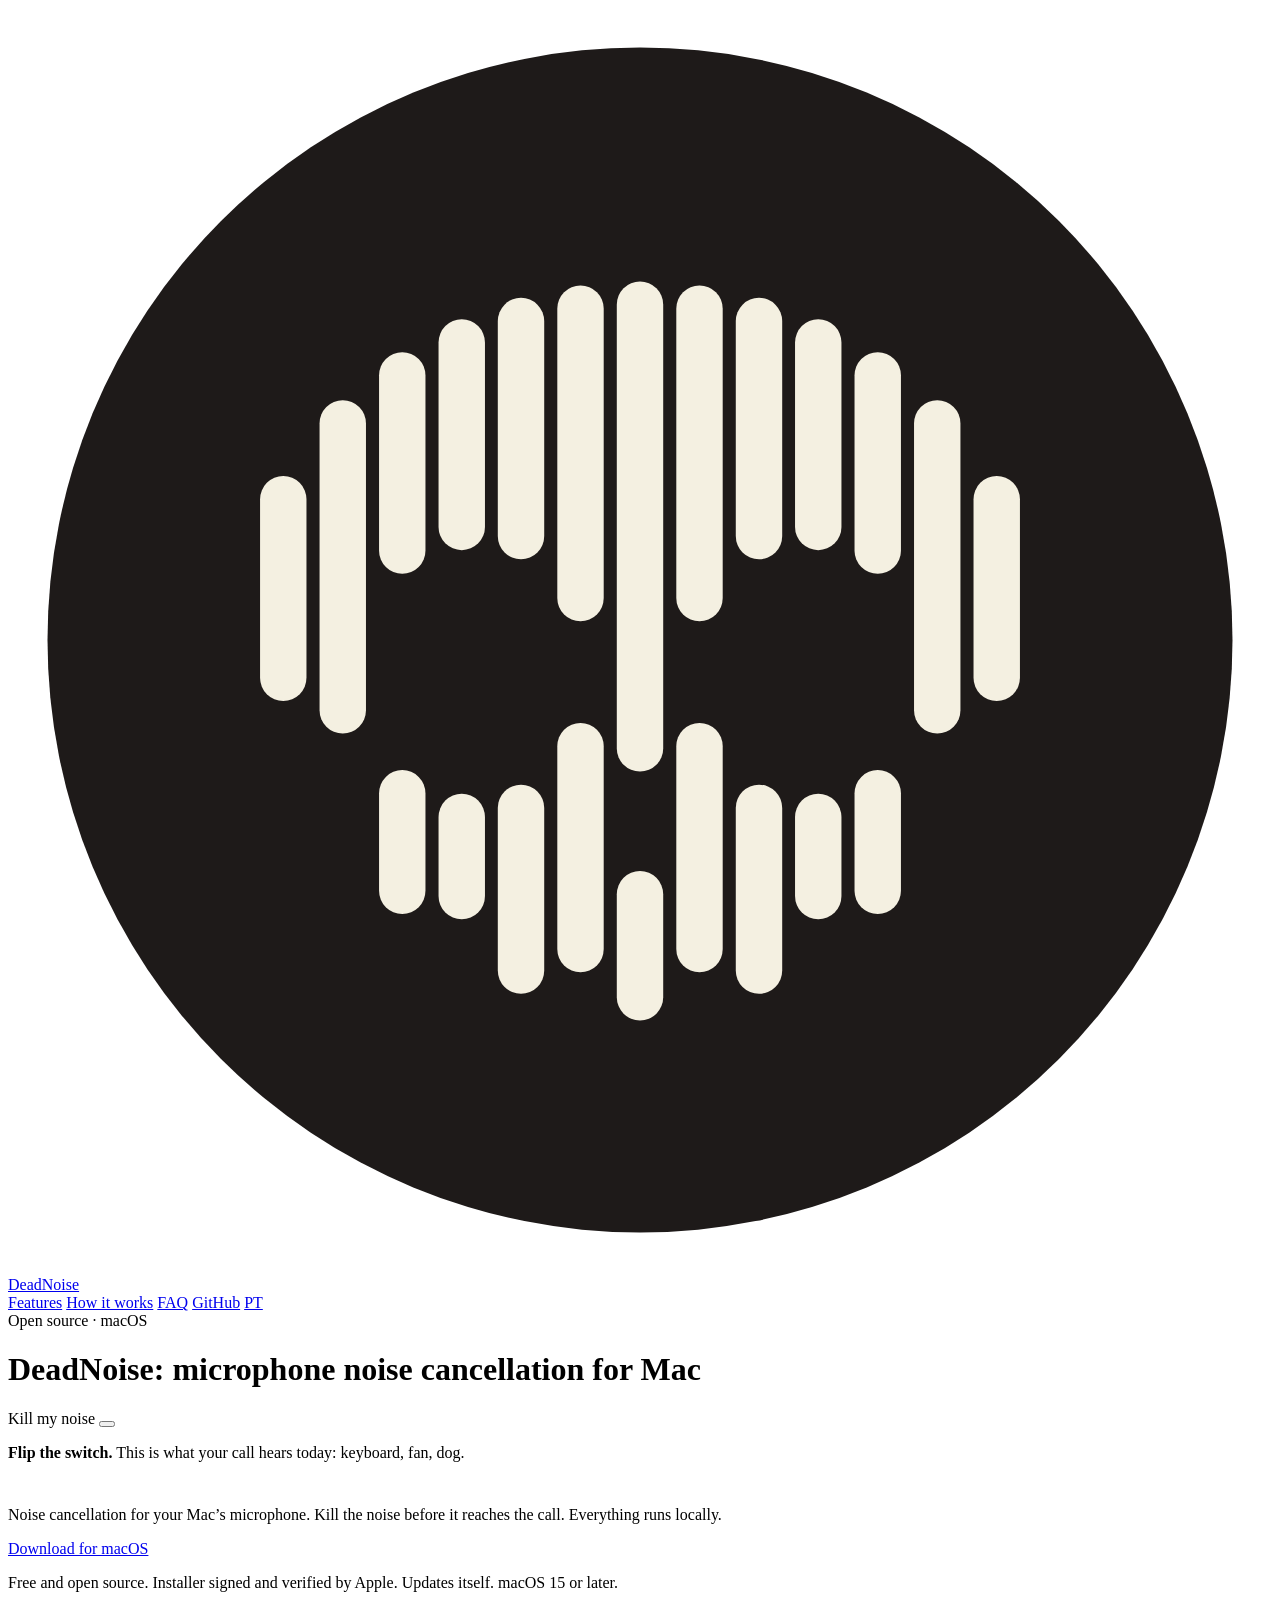
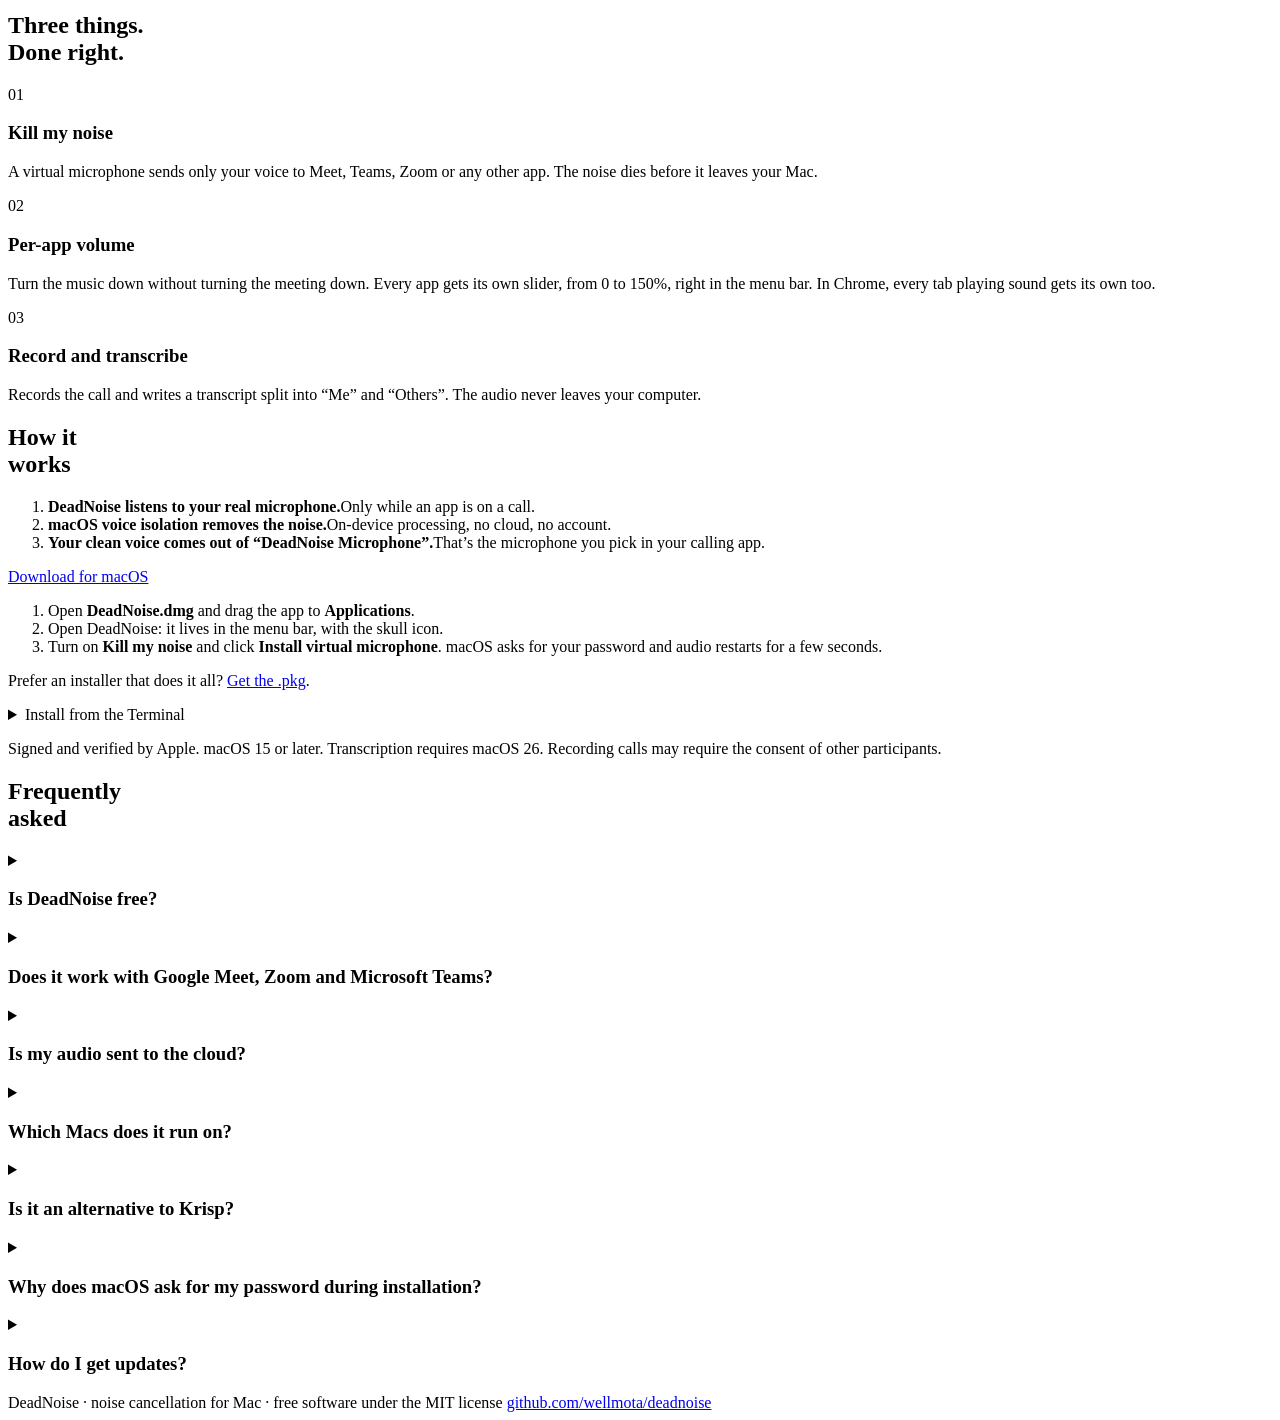
==== commit d3da7a69: "Site: texto mais curto sobre volume por aba Co-Authored-By: Claude Opus 5.5 <noreply@anthropic.com>" ====
--- a/site/en/index.html
+++ b/site/en/index.html
@@ -115,7 +115,7 @@
         <article class="card">
           <div class="n">02</div>
           <h3>Per-app volume</h3>
-          <p>Turn the music down without turning the meeting down. Every app gets its own slider, from 0 to 150%, right in the menu bar. In Chrome, every tab playing sound gets its own too: two meetings in two tabs, two sliders.</p>
+          <p>Turn the music down without turning the meeting down. Every app gets its own slider, from 0 to 150%, right in the menu bar. In Chrome, every tab playing sound gets its own too.</p>
         </article>
         <article class="card">
           <div class="n">03</div>
